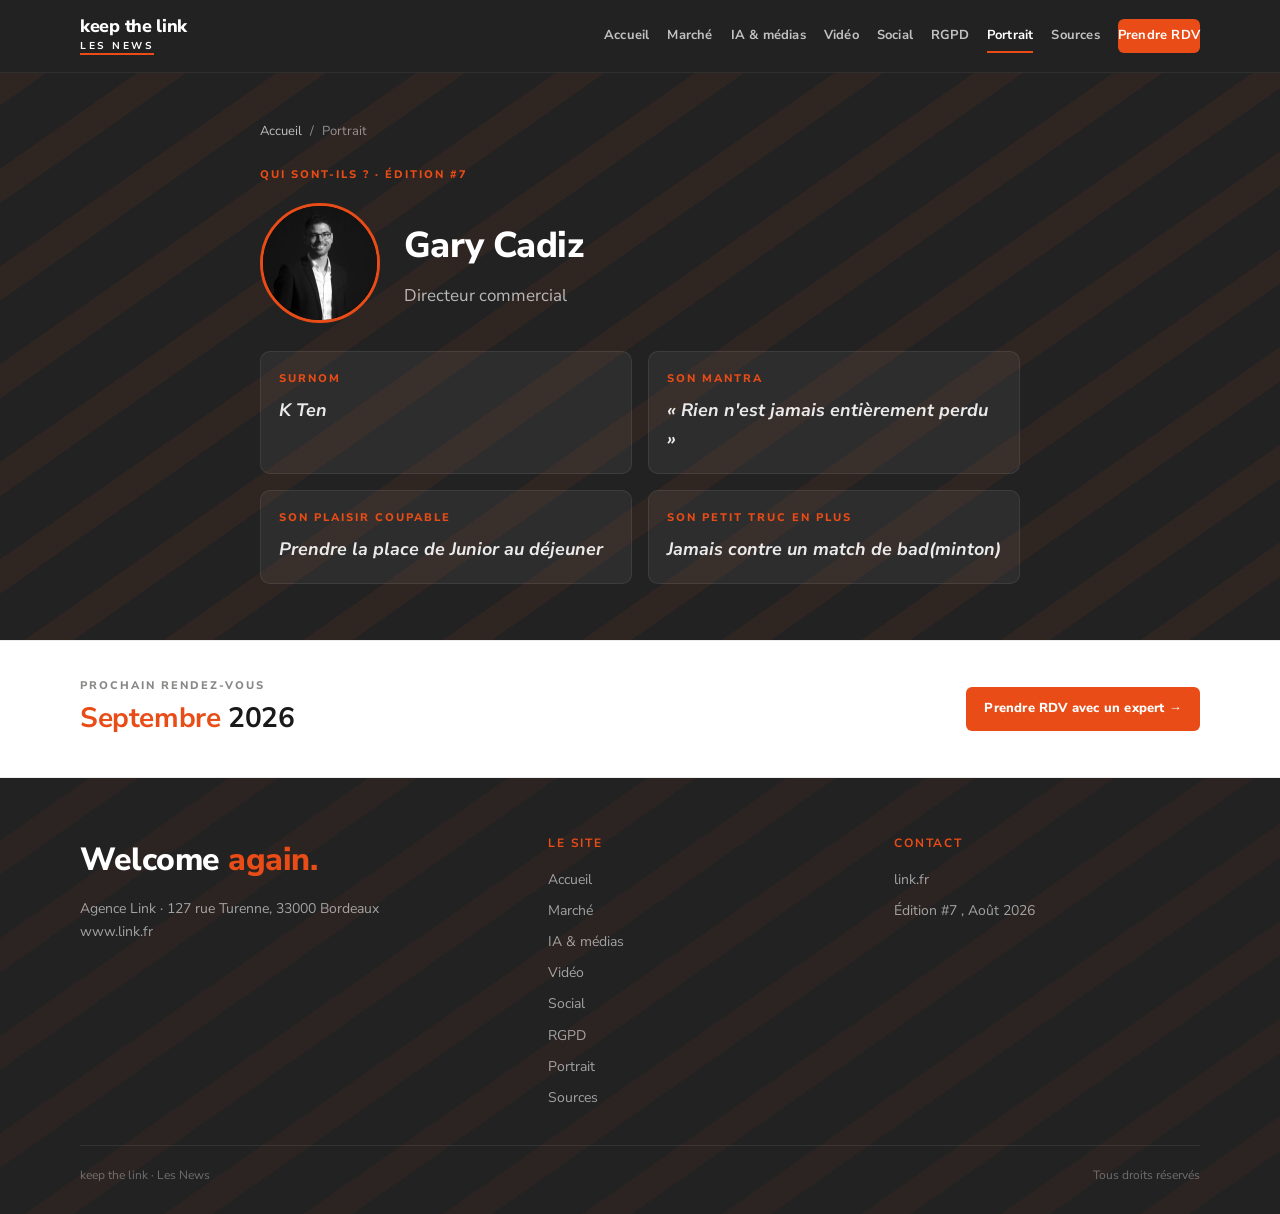
==== portrait.html @ 27878fef "Normalize newsletter punctuation across generated pages. Replace long dashes with commas across the " ====
<!DOCTYPE html>
<html lang="fr">
<head>
  <meta charset="UTF-8">
  <meta name="viewport" content="width=device-width, initial-scale=1.0">
  <title>Gary Cadiz , Portrait | keep the link</title>
  <meta name="description" content="Portrait interne : Gary Cadiz, directeur commercial de l'agence Link.">
  <link rel="icon" href="favicon.png" type="image/png">
  <link rel="apple-touch-icon" href="apple-touch-icon.png">
  <link rel="stylesheet" href="css/styles.css">
</head>
<body>
  <header class="site-header">
    <div class="container header-inner">
      <a class="brand" href="index.html">
        <span class="brand-name">keep the link</span>
        <span class="brand-tag">Les News</span>
      </a>
      <button class="nav-toggle" type="button" aria-label="Ouvrir le menu" aria-expanded="false">
        <span></span>
      </button>
      <nav class="site-nav" aria-label="Navigation principale">
        <a href="index.html">Accueil</a>
        <a href="articles/marche-pub.html">Marché</a>
        <a href="articles/achat-media.html">IA & médias</a>
        <a href="articles/video-ia.html">Vidéo</a>
        <a href="articles/reseaux-sociaux.html">Social</a>
        <a href="articles/rgpd.html">RGPD</a>
        <a href="portrait.html" class="is-active">Portrait</a>
        <a href="sources.html">Sources</a>
        <a class="btn" href="https://link.fr/contact-agence-link/">Prendre RDV</a>
      </nav>
    </div>
  </header>

  <section class="page-hero">
    <div class="waves" aria-hidden="true"></div>
    <div class="container page-hero-inner">
      <nav class="crumbs" aria-label="Fil d'Ariane">
        <a href="index.html">Accueil</a>
        <span>/</span>
        <span>Portrait</span>
      </nav>
      <div class="eyebrow">Qui sont-ils ? · Édition #7</div>
      <div class="profile-hero">
        <img class="avatar" src="images/gary-cadiz.png" alt="Gary Cadiz">
        <div>
          <h1>Gary Cadiz</h1>
          <p>Directeur commercial</p>
        </div>
      </div>
      <dl class="profile-grid">
        <div class="profile-item"><dt>Surnom</dt><dd>K Ten</dd></div>
        <div class="profile-item"><dt>Son mantra</dt><dd>« Rien n'est jamais entièrement perdu »</dd></div>
        <div class="profile-item"><dt>Son plaisir coupable</dt><dd>Prendre la place de Junior au déjeuner</dd></div>
        <div class="profile-item"><dt>Son petit truc en plus</dt><dd>Jamais contre un match de bad(minton)</dd></div>
      </dl>
    </div>
  </section>
  <section class="cta-band">
    <div class="container cta-inner">
      <div>
        <div class="cta-kicker">Prochain rendez-vous</div>
        <strong><span>Septembre</span> 2026</strong>
      </div>
      <a class="btn" href="https://link.fr/contact-agence-link/">Prendre RDV avec un expert →</a>
    </div>
  </section>
  <footer class="site-footer">
    <div class="waves" aria-hidden="true"></div>
    <div class="container">
      <div class="footer-inner">
        <div>
          <div class="footer-brand">Welcome <span>again.</span></div>
          <p>Agence Link · 127 rue Turenne, 33000 Bordeaux<br>www.link.fr</p>
        </div>
        <div>
          <h3>Le site</h3>
          <ul>
            <li><a href="index.html">Accueil</a></li>
            <li><a href="articles/marche-pub.html">Marché</a></li>
            <li><a href="articles/achat-media.html">IA & médias</a></li>
            <li><a href="articles/video-ia.html">Vidéo</a></li>
            <li><a href="articles/reseaux-sociaux.html">Social</a></li>
            <li><a href="articles/rgpd.html">RGPD</a></li>
            <li><a href="portrait.html">Portrait</a></li>
            <li><a href="sources.html">Sources</a></li>
          </ul>
        </div>
        <div>
          <h3>Contact</h3>
          <ul>
            <li><a href="https://link.fr/contact-agence-link/">link.fr</a></li>
            <li>Édition #7 , Août 2026</li>
          </ul>
        </div>
      </div>
      <div class="footer-bottom">
        <span>keep the link · Les News</span>
        <span>Tous droits réservés</span>
      </div>
    </div>
  </footer>
  <script src="js/site.js"></script>
</body>
</html>
---- css/styles.css ----
@import url("https://fonts.googleapis.com/css2?family=Nunito+Sans:wght@300;400;600;700;800&display=swap");

:root {
  --orange: #e94c16;
  --orange-light: #f26a3a;
  --dark: #1a1a1a;
  --dark2: #222222;
  --grey: #565655;
  --grey-light: #888887;
  --beige: #f8f5f1;
  --white: #ffffff;
  --card-bg: #fdfaf7;
  --line: rgba(0, 0, 0, 0.08);
  --radius: 12px;
  --header-h: 72px;
  --max: 1120px;
}

* {
  margin: 0;
  padding: 0;
  box-sizing: border-box;
}

html {
  scroll-behavior: smooth;
}

body {
  font-family: "Nunito Sans", "Avenir Next", "Avenir", -apple-system, BlinkMacSystemFont, "Segoe UI", sans-serif;
  background: var(--beige);
  color: var(--dark);
  line-height: 1.65;
  font-size: 16px;
  min-height: 100vh;
  display: flex;
  flex-direction: column;
}

img {
  max-width: 100%;
  display: block;
}

a {
  color: inherit;
}

.container {
  width: min(var(--max), calc(100% - 48px));
  margin: 0 auto;
}

.waves {
  background-image: repeating-linear-gradient(
    -35deg,
    transparent 0 52px,
    rgba(233, 76, 22, 0.16) 52px 80px
  );
}

/* ---------- Header / nav ---------- */
.site-header {
  position: sticky;
  top: 0;
  z-index: 50;
  background: var(--dark2);
  border-bottom: 1px solid rgba(255, 255, 255, 0.06);
}

.header-inner {
  min-height: var(--header-h);
  display: flex;
  align-items: center;
  justify-content: space-between;
  gap: 24px;
}

.brand {
  text-decoration: none;
  display: flex;
  flex-direction: column;
  line-height: 1;
  flex-shrink: 0;
}

.brand-name {
  font-size: 18px;
  font-weight: 800;
  color: var(--white);
  letter-spacing: -0.3px;
}

.brand-tag {
  margin-top: 6px;
  font-size: 10px;
  font-weight: 700;
  letter-spacing: 2.5px;
  text-transform: uppercase;
  color: var(--white);
  border-bottom: 2px solid var(--orange);
  padding-bottom: 2px;
  width: fit-content;
}

.nav-toggle {
  display: none;
  width: 42px;
  height: 42px;
  border: 1px solid rgba(255, 255, 255, 0.15);
  background: transparent;
  border-radius: 8px;
  cursor: pointer;
  position: relative;
}

.nav-toggle span,
.nav-toggle span::before,
.nav-toggle span::after {
  display: block;
  width: 18px;
  height: 2px;
  background: var(--white);
  position: absolute;
  left: 11px;
  transition: 0.2s ease;
}

.nav-toggle span {
  top: 20px;
}

.nav-toggle span::before,
.nav-toggle span::after {
  content: "";
}

.nav-toggle span::before {
  top: -6px;
}

.nav-toggle span::after {
  top: 6px;
}

.site-nav {
  display: flex;
  align-items: center;
  gap: 4px 18px;
  flex-wrap: wrap;
  justify-content: flex-end;
}

.site-nav a {
  text-decoration: none;
  font-size: 13px;
  font-weight: 700;
  letter-spacing: 0.2px;
  color: rgba(255, 255, 255, 0.72);
  padding: 6px 0;
}

.site-nav a:hover,
.site-nav a.is-active {
  color: var(--white);
}

.site-nav a.is-active {
  box-shadow: inset 0 -2px 0 var(--orange);
}

.btn {
  display: inline-flex;
  align-items: center;
  justify-content: center;
  background: var(--orange);
  color: var(--white) !important;
  font-size: 13px;
  font-weight: 800;
  padding: 11px 18px;
  border-radius: 6px;
  text-decoration: none;
  letter-spacing: 0.2px;
  border: 0;
  cursor: pointer;
  box-shadow: none !important;
  white-space: nowrap;
  transition: background 0.15s ease;
}

.btn:hover {
  background: var(--orange-light);
}

.btn-ghost {
  background: transparent;
  color: var(--orange) !important;
  border: 1px solid rgba(233, 76, 22, 0.35);
}

.btn-ghost:hover {
  background: rgba(233, 76, 22, 0.08);
}

/* ---------- Hero ---------- */
.hero {
  position: relative;
  overflow: hidden;
  background: var(--dark2);
  color: var(--white);
  padding: 72px 0 80px;
}

.hero .waves {
  position: absolute;
  inset: 0;
  opacity: 0.55;
  pointer-events: none;
}

.hero-inner {
  position: relative;
  z-index: 1;
  display: grid;
  grid-template-columns: 1.4fr 0.8fr;
  gap: 48px;
  align-items: end;
}

.eyebrow {
  display: inline-flex;
  align-items: center;
  gap: 8px;
  font-size: 11px;
  font-weight: 800;
  letter-spacing: 2px;
  text-transform: uppercase;
  color: var(--orange);
  margin-bottom: 18px;
}

.hero h1 {
  font-size: clamp(36px, 5vw, 58px);
  font-weight: 800;
  line-height: 1.05;
  letter-spacing: -1px;
  margin-bottom: 18px;
}

.hero h1 span {
  color: var(--orange);
}

.hero-lead {
  max-width: 640px;
  font-size: 17px;
  color: rgba(255, 255, 255, 0.68);
  margin-bottom: 28px;
}

.hero-actions {
  display: flex;
  flex-wrap: wrap;
  gap: 12px;
}

.hero-meta {
  background: rgba(255, 255, 255, 0.04);
  border: 1px solid rgba(255, 255, 255, 0.08);
  border-radius: var(--radius);
  padding: 22px 24px;
}

.hero-meta dt {
  font-size: 10px;
  font-weight: 800;
  letter-spacing: 1.8px;
  text-transform: uppercase;
  color: rgba(255, 255, 255, 0.45);
  margin-bottom: 4px;
}

.hero-meta dd {
  font-size: 18px;
  font-weight: 800;
  margin-bottom: 16px;
}

.hero-meta dd:last-child {
  margin-bottom: 0;
}

.topics {
  background: var(--orange);
  padding: 12px 0;
}

.topics-list {
  display: flex;
  flex-wrap: wrap;
  gap: 8px 18px;
  list-style: none;
  font-size: 11px;
  font-weight: 800;
  letter-spacing: 1.6px;
  text-transform: uppercase;
  color: rgba(255, 255, 255, 0.92);
}

.topics-list a {
  text-decoration: none;
}

.topics-list a:hover {
  text-decoration: underline;
}

/* ---------- Sections ---------- */
.section {
  padding: 64px 0;
}

.section-head {
  display: flex;
  justify-content: space-between;
  align-items: flex-end;
  gap: 24px;
  margin-bottom: 28px;
}

.section-kicker {
  font-size: 11px;
  font-weight: 800;
  letter-spacing: 2.2px;
  text-transform: uppercase;
  color: var(--orange);
  margin-bottom: 8px;
}

.section h2,
.page-hero h1 {
  font-size: clamp(26px, 3vw, 36px);
  font-weight: 800;
  letter-spacing: -0.6px;
  line-height: 1.15;
}

.intro-text {
  max-width: 760px;
  font-size: 18px;
  color: var(--grey);
}

.intro-text strong {
  color: var(--dark);
}

/* ---------- Cards ---------- */
.card-grid {
  display: grid;
  grid-template-columns: 1.2fr 1fr;
  gap: 20px;
}

.card-grid.four,
.card-grid.five {
  grid-template-columns: repeat(2, 1fr);
}

.card-grid.five .card.featured {
  grid-column: 1 / -1;
}

.card {
  background: var(--white);
  border: 1px solid var(--line);
  border-radius: 16px;
  padding: 28px;
  text-decoration: none;
  display: flex;
  flex-direction: column;
  min-height: 100%;
  transition: transform 0.15s ease, box-shadow 0.15s ease;
}

.card:hover {
  transform: translateY(-3px);
  box-shadow: 0 16px 40px rgba(26, 26, 26, 0.08);
}

.card.featured {
  background: var(--dark2);
  color: var(--white);
  min-height: 100%;
}

.card-label {
  font-size: 11px;
  font-weight: 800;
  letter-spacing: 2px;
  text-transform: uppercase;
  color: var(--orange);
  margin-bottom: 12px;
}

.card h3 {
  font-size: 22px;
  font-weight: 800;
  letter-spacing: -0.3px;
  line-height: 1.25;
  margin-bottom: 12px;
}

.card p {
  color: var(--grey);
  font-size: 15px;
  flex: 1;
}

.card.featured p {
  color: rgba(255, 255, 255, 0.65);
}

.card-more {
  margin-top: 20px;
  font-size: 14px;
  font-weight: 800;
  color: var(--orange);
}

.kpi-row {
  display: grid;
  grid-template-columns: repeat(3, 1fr);
  gap: 14px;
  margin: 48px 0 8px;
}

.kpi-card {
  background: var(--dark2);
  color: var(--white);
  border-radius: 14px;
  padding: 22px 18px;
  text-align: center;
}

.kpi-value {
  font-size: 30px;
  font-weight: 800;
  color: var(--orange);
  letter-spacing: -0.6px;
  line-height: 1;
  margin-bottom: 8px;
}

.kpi-label {
  font-size: 11px;
  font-weight: 700;
  letter-spacing: 1px;
  text-transform: uppercase;
  color: rgba(255, 255, 255, 0.55);
}

/* ---------- Portrait teaser ---------- */
.portrait-band {
  background: var(--dark2);
  color: var(--white);
  padding: 64px 0;
  position: relative;
  overflow: hidden;
}

.portrait-band .waves {
  position: absolute;
  inset: 0;
  opacity: 0.35;
}

.portrait-inner {
  position: relative;
  z-index: 1;
  display: grid;
  grid-template-columns: auto 1fr auto;
  gap: 32px;
  align-items: center;
}

.avatar {
  width: 96px;
  height: 96px;
  border-radius: 50%;
  object-fit: cover;
  object-position: center 18%;
  background: #111;
  display: block;
  border: 3px solid var(--orange);
  flex-shrink: 0;
}

.portrait-inner h2 {
  font-size: 28px;
  font-weight: 800;
  margin-bottom: 4px;
}

.portrait-role {
  font-size: 12px;
  font-weight: 800;
  letter-spacing: 2px;
  text-transform: uppercase;
  color: var(--orange);
  margin-bottom: 8px;
}

.portrait-inner p {
  color: rgba(255, 255, 255, 0.65);
  max-width: 520px;
}

/* ---------- CTA band ---------- */
.cta-band {
  background: var(--white);
  border-top: 1px solid var(--line);
  border-bottom: 1px solid var(--line);
  padding: 36px 0;
}

.cta-inner {
  display: flex;
  justify-content: space-between;
  align-items: center;
  gap: 20px;
  flex-wrap: wrap;
}

.cta-kicker {
  font-size: 11px;
  font-weight: 800;
  letter-spacing: 2px;
  text-transform: uppercase;
  color: var(--grey-light);
}

.cta-inner strong {
  display: block;
  font-size: 28px;
  letter-spacing: -0.4px;
}

.cta-inner strong span {
  color: var(--orange);
}

/* ---------- Article pages ---------- */
.page-hero {
  background: var(--dark2);
  color: var(--white);
  padding: 48px 0 56px;
  position: relative;
  overflow: hidden;
}

.page-hero .waves {
  position: absolute;
  inset: 0;
  opacity: 0.4;
}

.page-hero-inner {
  position: relative;
  z-index: 1;
  max-width: 760px;
}

.crumbs {
  display: flex;
  flex-wrap: wrap;
  gap: 8px;
  font-size: 13px;
  color: rgba(255, 255, 255, 0.5);
  margin-bottom: 18px;
}

.crumbs a {
  color: rgba(255, 255, 255, 0.7);
  text-decoration: none;
}

.crumbs a:hover {
  color: var(--white);
}

.page-hero h1 {
  margin: 10px 0 16px;
}

.page-hero p {
  color: rgba(255, 255, 255, 0.68);
  font-size: 17px;
}

.article-layout {
  display: grid;
  grid-template-columns: minmax(0, 760px) 280px;
  gap: 48px;
  align-items: start;
  padding: 48px 0 72px;
}

.chapo {
  font-size: 18px;
  font-weight: 700;
  color: var(--orange);
  line-height: 1.55;
  margin-bottom: 24px;
  padding: 16px 18px;
  background: rgba(233, 76, 22, 0.06);
  border-left: 3px solid var(--orange);
  border-radius: 0 8px 8px 0;
}

.article-body {
  font-size: 17px;
  color: var(--grey);
  margin-bottom: 24px;
}

.article-body strong {
  color: var(--dark);
}

.facts {
  list-style: none;
  margin-bottom: 28px;
}

.facts li,
.sources li {
  position: relative;
  padding: 12px 0 12px 28px;
  color: var(--grey);
  font-size: 17px;
  line-height: 1.55;
  border-bottom: 1px solid rgba(0, 0, 0, 0.09);
}

.facts li::before,
.sources li::before {
  content: "";
  position: absolute;
  left: 0;
  top: 20px;
  width: 8px;
  height: 8px;
  border-radius: 999px;
  background: var(--orange);
}

.facts li:last-child,
.sources li:last-child {
  border-bottom: 0;
}

.facts li strong {
  color: var(--dark);
}

.reco {
  display: flex;
  gap: 12px;
  background: rgba(233, 76, 22, 0.05);
  border: 1px solid rgba(233, 76, 22, 0.15);
  border-radius: 10px;
  padding: 18px 16px;
  font-weight: 600;
}

.reco-arrow {
  color: var(--orange);
  flex-shrink: 0;
}

.side-card {
  background: var(--white);
  border: 1px solid var(--line);
  border-radius: 14px;
  padding: 22px;
  position: sticky;
  top: 96px;
}

.side-card h2 {
  font-size: 14px;
  letter-spacing: 1.5px;
  text-transform: uppercase;
  color: var(--orange);
  margin-bottom: 14px;
}

.side-card a {
  display: block;
  text-decoration: none;
  font-weight: 700;
  font-size: 15px;
  padding: 10px 0;
  border-bottom: 1px solid var(--line);
}

.side-card a:last-of-type {
  border-bottom: 0;
}

.side-card a:hover {
  color: var(--orange);
}

.article-nav {
  display: flex;
  justify-content: space-between;
  gap: 16px;
  margin-top: 40px;
  flex-wrap: wrap;
}

.article-nav a {
  text-decoration: none;
  font-weight: 800;
  color: var(--orange);
}

/* ---------- Portrait page ---------- */
.profile-grid {
  display: grid;
  grid-template-columns: 1fr 1fr;
  gap: 16px;
  margin-top: 28px;
}

.profile-item {
  background: rgba(255, 255, 255, 0.05);
  border: 1px solid rgba(255, 255, 255, 0.08);
  border-radius: 10px;
  padding: 18px;
}

.profile-item dt {
  font-size: 11px;
  font-weight: 800;
  letter-spacing: 2px;
  text-transform: uppercase;
  color: var(--orange);
  margin-bottom: 8px;
}

.profile-item dd {
  font-size: 18px;
  font-weight: 700;
  font-style: italic;
  color: rgba(255, 255, 255, 0.9);
}

.profile-hero {
  display: flex;
  align-items: center;
  gap: 24px;
  margin-bottom: 8px;
}

.profile-hero .avatar {
  width: 120px;
  height: 120px;
}

/* ---------- Sources ---------- */
.sources {
  list-style: none;
}

.sources li {
  background: transparent;
}

/* ---------- Footer ---------- */
.site-footer {
  background: var(--dark2);
  color: var(--white);
  padding: 56px 0 28px;
  position: relative;
  overflow: hidden;
  margin-top: auto;
}

.site-footer .waves {
  position: absolute;
  inset: 0;
  opacity: 0.28;
}

.footer-inner {
  position: relative;
  z-index: 1;
  display: grid;
  grid-template-columns: 1.4fr 1fr 1fr;
  gap: 40px;
  margin-bottom: 36px;
}

.footer-brand {
  font-size: 32px;
  font-weight: 800;
  letter-spacing: -0.5px;
  margin-bottom: 10px;
}

.footer-brand span {
  color: var(--orange);
}

.site-footer p,
.site-footer li,
.site-footer a {
  color: rgba(255, 255, 255, 0.58);
  font-size: 14px;
}

.site-footer h3 {
  font-size: 12px;
  letter-spacing: 1.8px;
  text-transform: uppercase;
  color: var(--orange);
  margin-bottom: 14px;
}

.site-footer ul {
  list-style: none;
  display: grid;
  gap: 8px;
}

.site-footer a {
  text-decoration: none;
}

.site-footer a:hover {
  color: var(--white);
}

.footer-bottom {
  position: relative;
  z-index: 1;
  border-top: 1px solid rgba(255, 255, 255, 0.08);
  padding-top: 20px;
  font-size: 12px;
  color: rgba(255, 255, 255, 0.35);
  display: flex;
  justify-content: space-between;
  gap: 12px;
  flex-wrap: wrap;
}

/* ---------- Responsive ---------- */
@media (max-width: 900px) {
  .hero-inner,
  .article-layout,
  .footer-inner,
  .portrait-inner,
  .card-grid,
  .card-grid.four,
  .card-grid.five,
  .profile-grid {
    grid-template-columns: 1fr;
  }

  .portrait-inner {
    justify-items: start;
  }

  .side-card {
    position: static;
  }

  .kpi-row {
    grid-template-columns: 1fr;
  }
}

@media (max-width: 780px) {
  .container {
    width: min(var(--max), calc(100% - 32px));
  }

  .nav-toggle {
    display: block;
  }

  .site-nav {
    display: none;
    position: absolute;
    top: var(--header-h);
    left: 0;
    right: 0;
    background: var(--dark2);
    flex-direction: column;
    align-items: stretch;
    padding: 12px 16px 20px;
    gap: 0;
    border-bottom: 1px solid rgba(255, 255, 255, 0.08);
  }

  body.nav-open .site-nav {
    display: flex;
  }

  .site-nav a {
    padding: 12px 8px;
    border-bottom: 1px solid rgba(255, 255, 255, 0.06);
  }

  .site-nav .btn {
    margin-top: 10px;
    justify-content: center;
  }

  .hero,
  .page-hero,
  .section,
  .portrait-band {
    padding-top: 40px;
    padding-bottom: 40px;
  }
}
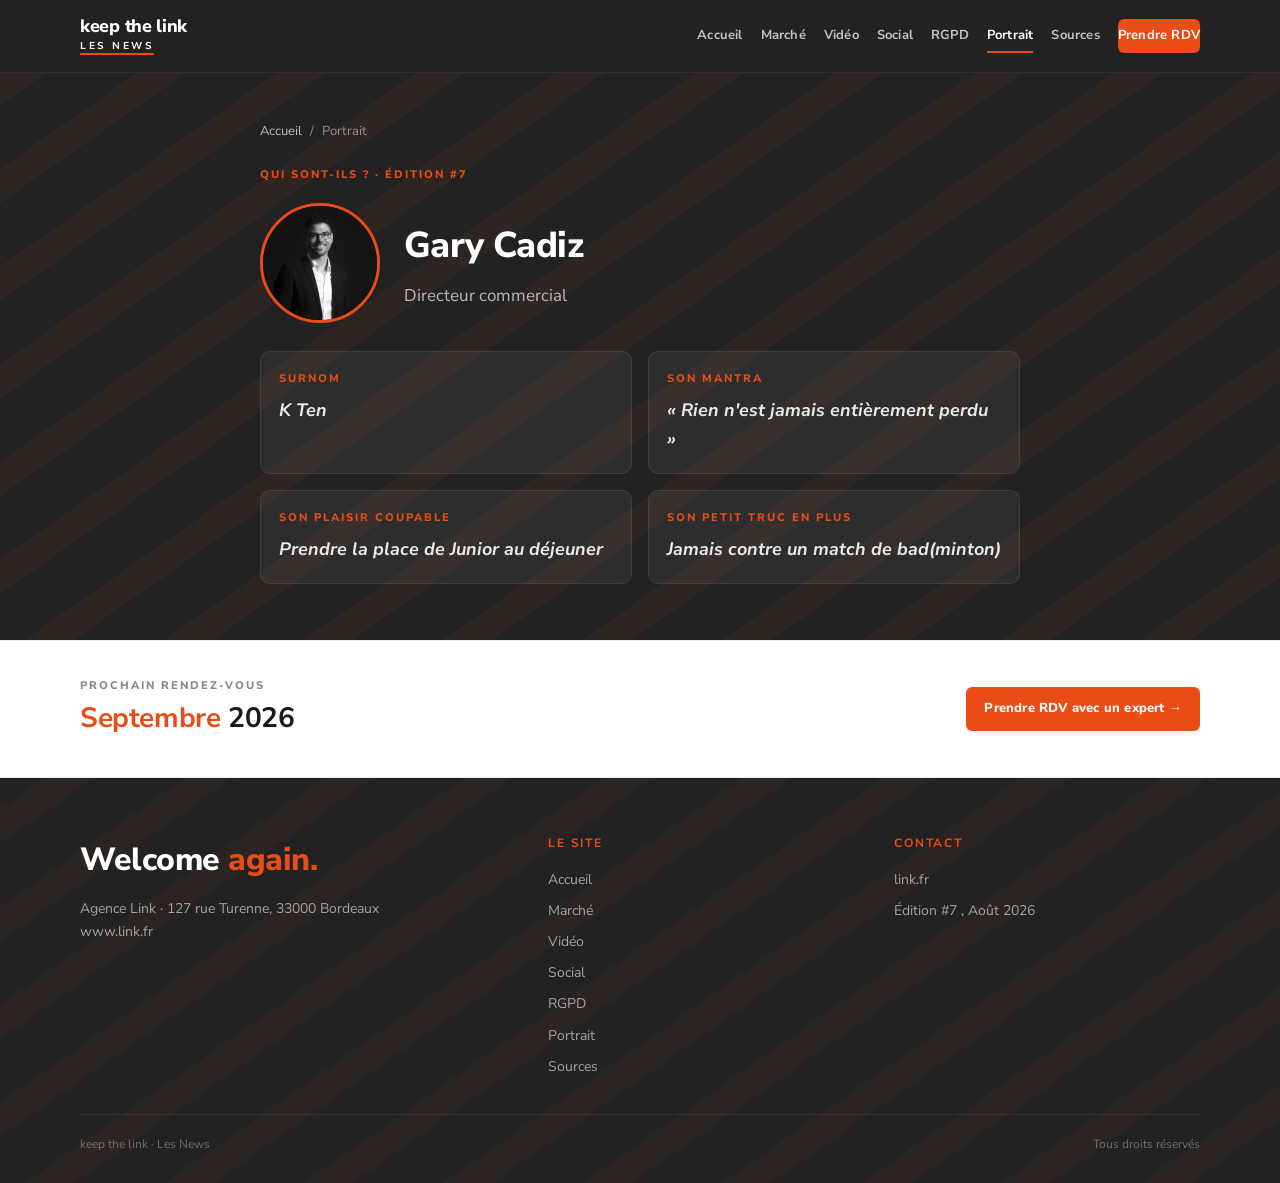
==== commit c266b42a: "Remove the achat média article from the newsletter site. Drop the dedicated page and clean related n" ====
--- a/portrait.html
+++ b/portrait.html
@@ -22,7 +22,6 @@
       <nav class="site-nav" aria-label="Navigation principale">
         <a href="index.html">Accueil</a>
         <a href="articles/marche-pub.html">Marché</a>
-        <a href="articles/achat-media.html">IA & médias</a>
         <a href="articles/video-ia.html">Vidéo</a>
         <a href="articles/reseaux-sociaux.html">Social</a>
         <a href="articles/rgpd.html">RGPD</a>
@@ -79,7 +78,6 @@
           <ul>
             <li><a href="index.html">Accueil</a></li>
             <li><a href="articles/marche-pub.html">Marché</a></li>
-            <li><a href="articles/achat-media.html">IA & médias</a></li>
             <li><a href="articles/video-ia.html">Vidéo</a></li>
             <li><a href="articles/reseaux-sociaux.html">Social</a></li>
             <li><a href="articles/rgpd.html">RGPD</a></li>
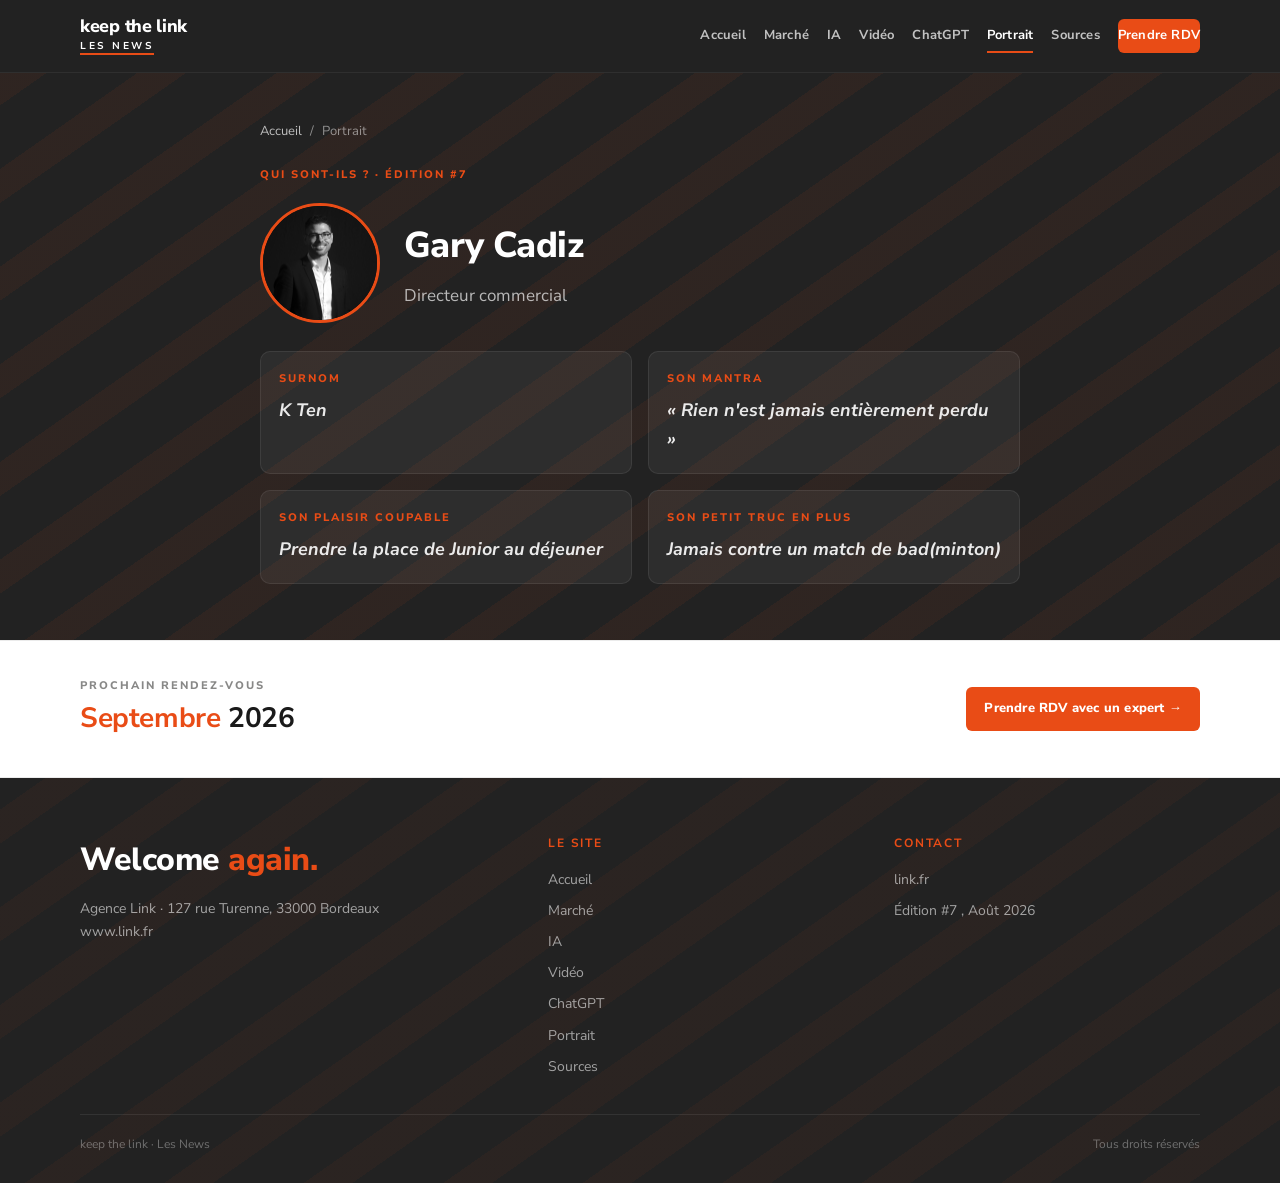
==== commit 859f3199: "Refresh August newsletter content from the V2 HTML. Swap Social/RGPD for achat média IA and ChatGPT " ====
--- a/portrait.html
+++ b/portrait.html
@@ -22,9 +22,9 @@
       <nav class="site-nav" aria-label="Navigation principale">
         <a href="index.html">Accueil</a>
         <a href="articles/marche-pub.html">Marché</a>
+        <a href="articles/achat-media.html">IA</a>
         <a href="articles/video-ia.html">Vidéo</a>
-        <a href="articles/reseaux-sociaux.html">Social</a>
-        <a href="articles/rgpd.html">RGPD</a>
+        <a href="articles/chatgpt-ads.html">ChatGPT</a>
         <a href="portrait.html" class="is-active">Portrait</a>
         <a href="sources.html">Sources</a>
         <a class="btn" href="https://link.fr/contact-agence-link/">Prendre RDV</a>
@@ -78,9 +78,9 @@
           <ul>
             <li><a href="index.html">Accueil</a></li>
             <li><a href="articles/marche-pub.html">Marché</a></li>
+            <li><a href="articles/achat-media.html">IA</a></li>
             <li><a href="articles/video-ia.html">Vidéo</a></li>
-            <li><a href="articles/reseaux-sociaux.html">Social</a></li>
-            <li><a href="articles/rgpd.html">RGPD</a></li>
+            <li><a href="articles/chatgpt-ads.html">ChatGPT</a></li>
             <li><a href="portrait.html">Portrait</a></li>
             <li><a href="sources.html">Sources</a></li>
           </ul>
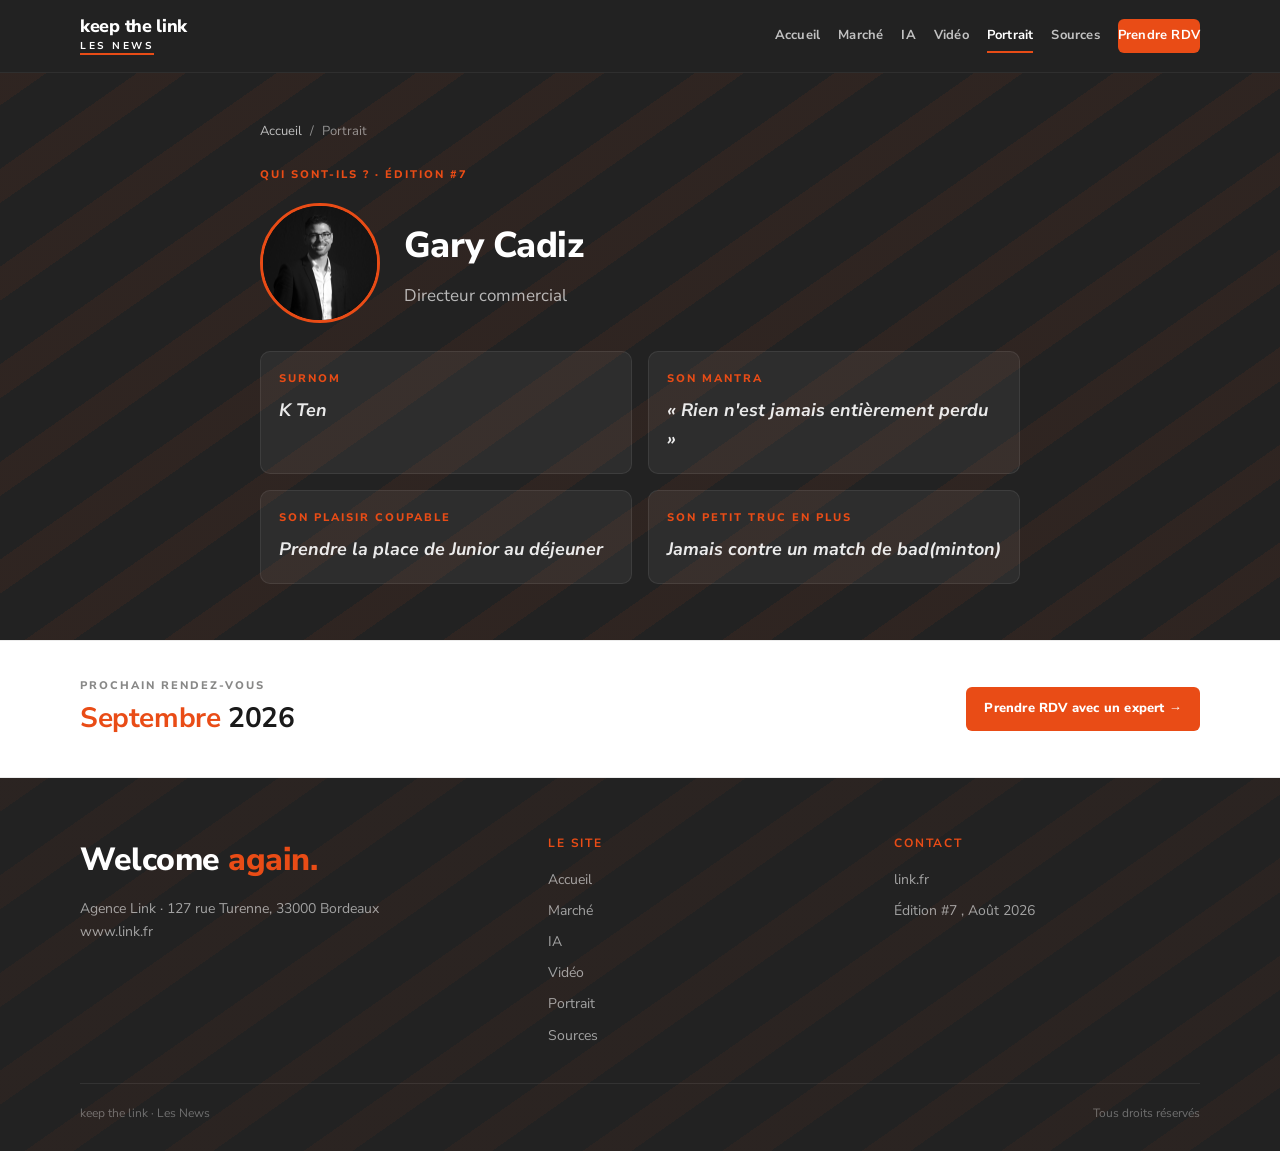
==== commit cf6b267e: "Refresh August content with the simplified #7 copy. Fold ChatGPT Ads into the IA article and drop th" ====
--- a/portrait.html
+++ b/portrait.html
@@ -24,7 +24,6 @@
         <a href="articles/marche-pub.html">Marché</a>
         <a href="articles/achat-media.html">IA</a>
         <a href="articles/video-ia.html">Vidéo</a>
-        <a href="articles/chatgpt-ads.html">ChatGPT</a>
         <a href="portrait.html" class="is-active">Portrait</a>
         <a href="sources.html">Sources</a>
         <a class="btn" href="https://link.fr/contact-agence-link/">Prendre RDV</a>
@@ -80,7 +79,6 @@
             <li><a href="articles/marche-pub.html">Marché</a></li>
             <li><a href="articles/achat-media.html">IA</a></li>
             <li><a href="articles/video-ia.html">Vidéo</a></li>
-            <li><a href="articles/chatgpt-ads.html">ChatGPT</a></li>
             <li><a href="portrait.html">Portrait</a></li>
             <li><a href="sources.html">Sources</a></li>
           </ul>
--- a/css/styles.css
+++ b/css/styles.css
@@ -367,6 +367,10 @@
   grid-template-columns: repeat(2, 1fr);
 }
 
+.card-grid.four > :last-child:nth-child(odd) {
+  grid-column: 1 / -1;
+}
+
 .card-grid.five .card.featured {
   grid-column: 1 / -1;
 }
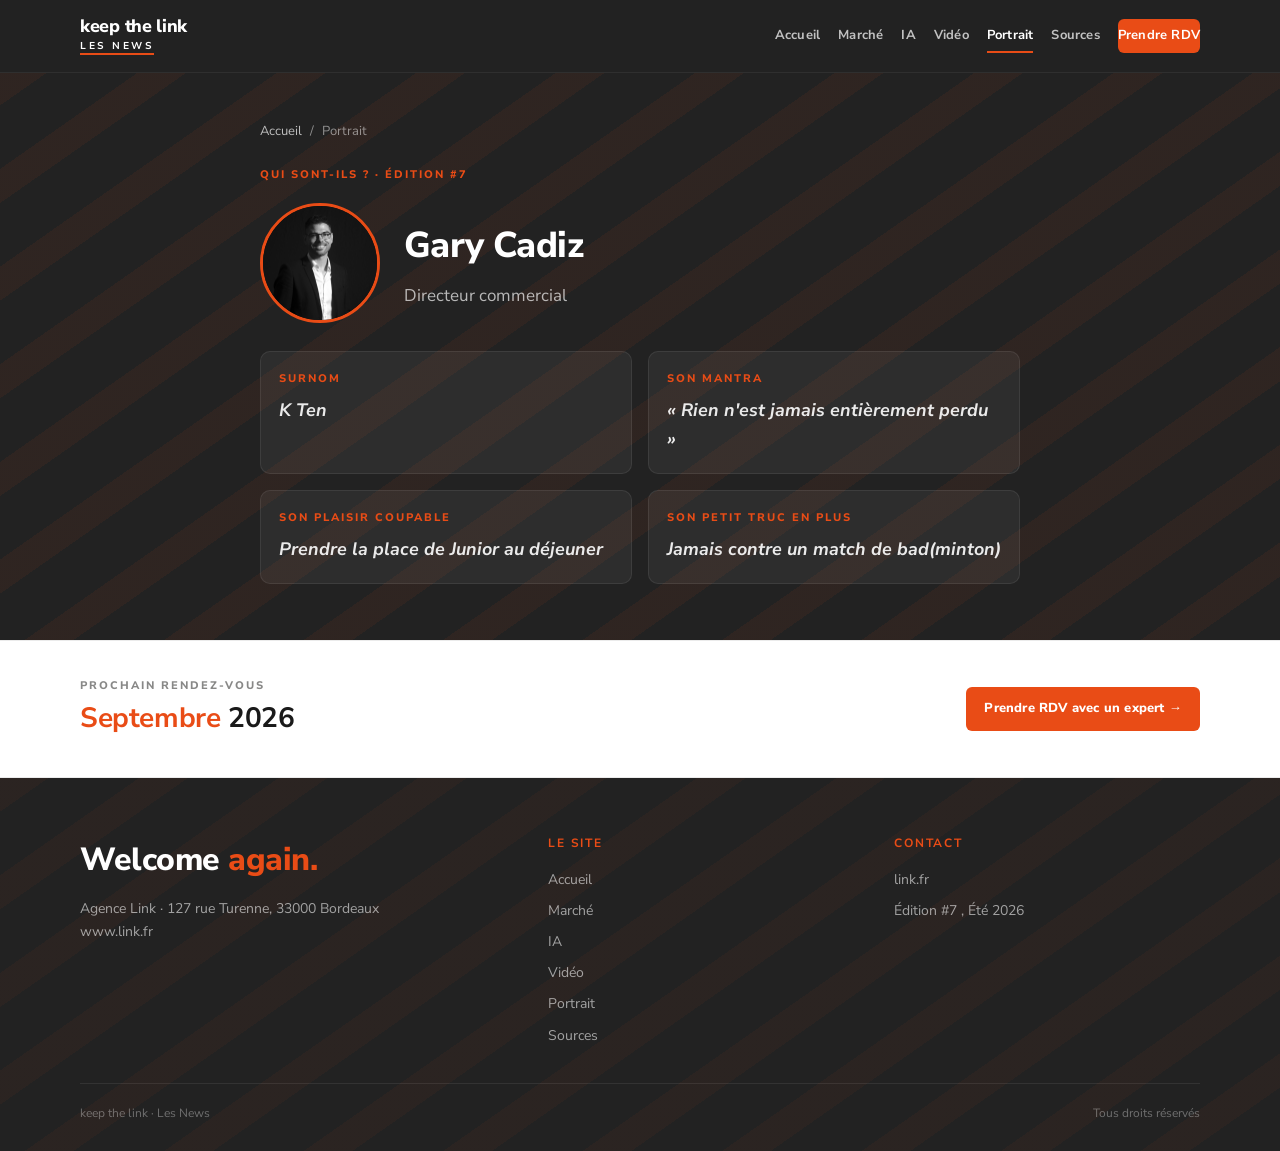
==== commit b80e1772: "Rename the newsletter edition from August to summer. Co-authored-by: Cursor <cursoragent@cursor.com>" ====
--- a/portrait.html
+++ b/portrait.html
@@ -87,7 +87,7 @@
           <h3>Contact</h3>
           <ul>
             <li><a href="https://link.fr/contact-agence-link/">link.fr</a></li>
-            <li>Édition #7 , Août 2026</li>
+            <li>Édition #7 , Été 2026</li>
           </ul>
         </div>
       </div>
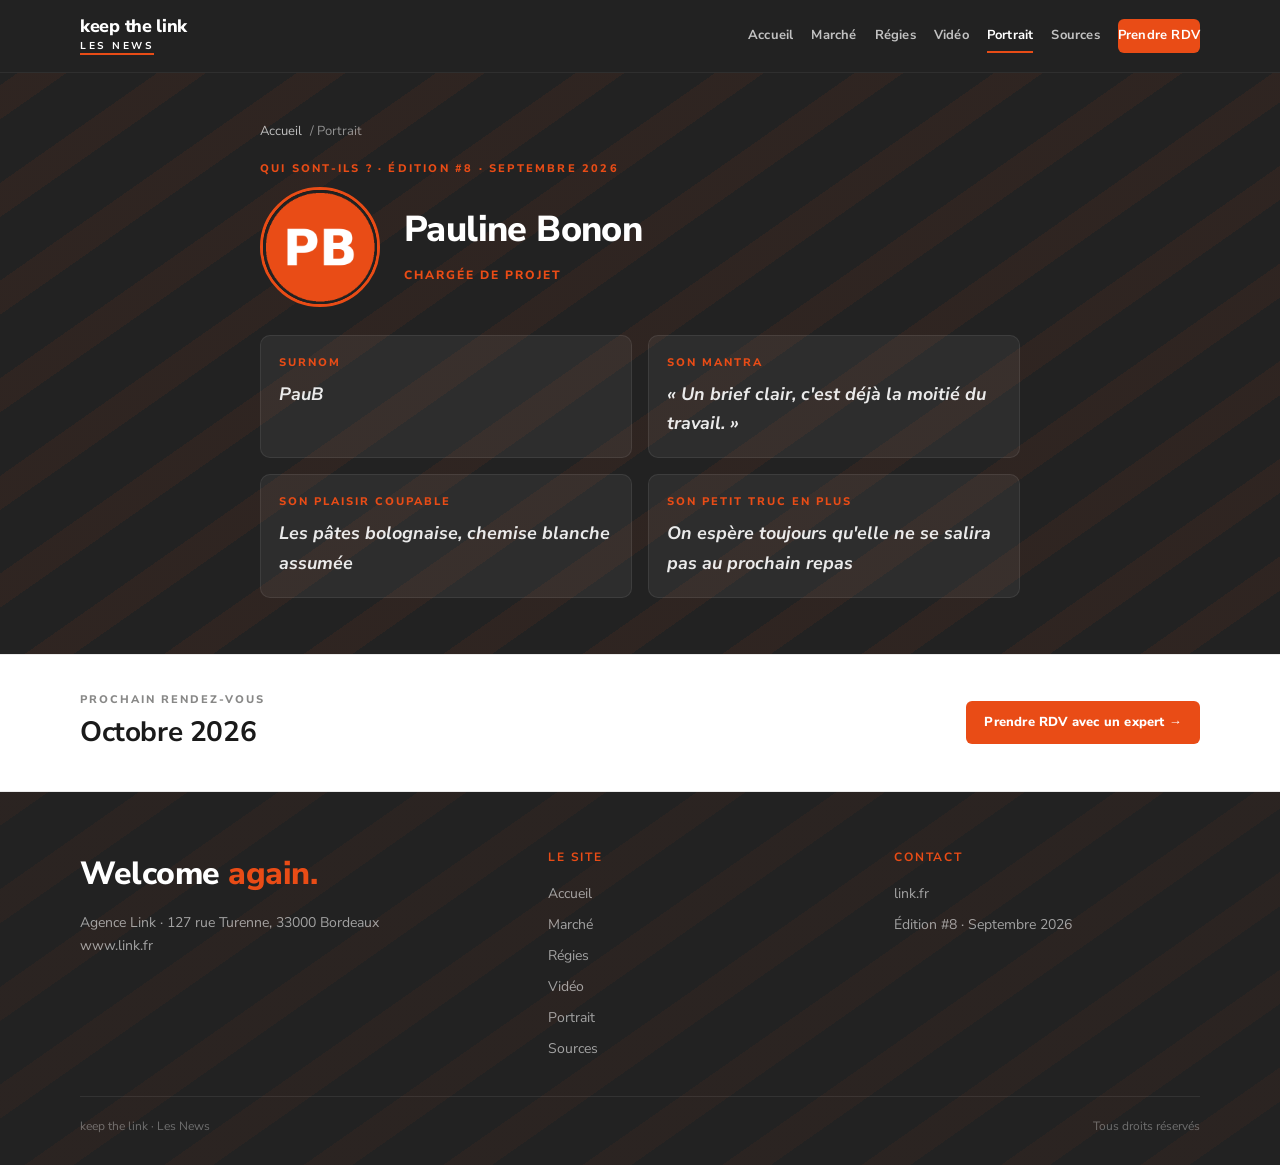
==== commit f32c7a95: "Publish the September 2026 edition in place of the summer issue. Co-authored-by: Cursor <cursoragent" ====
--- a/portrait.html
+++ b/portrait.html
@@ -3,8 +3,8 @@
 <head>
   <meta charset="UTF-8">
   <meta name="viewport" content="width=device-width, initial-scale=1.0">
-  <title>Gary Cadiz , Portrait | keep the link</title>
-  <meta name="description" content="Portrait interne : Gary Cadiz, directeur commercial de l'agence Link.">
+  <title>Pauline Bonon · Portrait | keep the link</title>
+  <meta name="description" content="Portrait interne : Pauline Bonon, chargée de projet chez Link.">
   <link rel="icon" href="favicon.png" type="image/png">
   <link rel="apple-touch-icon" href="apple-touch-icon.png">
   <link rel="stylesheet" href="css/styles.css">
@@ -16,13 +16,11 @@
         <span class="brand-name">keep the link</span>
         <span class="brand-tag">Les News</span>
       </a>
-      <button class="nav-toggle" type="button" aria-label="Ouvrir le menu" aria-expanded="false">
-        <span></span>
-      </button>
+      <button class="nav-toggle" type="button" aria-label="Ouvrir le menu" aria-expanded="false"><span></span></button>
       <nav class="site-nav" aria-label="Navigation principale">
         <a href="index.html">Accueil</a>
         <a href="articles/marche-pub.html">Marché</a>
-        <a href="articles/achat-media.html">IA</a>
+        <a href="articles/achat-media.html">Régies</a>
         <a href="articles/video-ia.html">Vidéo</a>
         <a href="portrait.html" class="is-active">Portrait</a>
         <a href="sources.html">Sources</a>
@@ -30,28 +28,23 @@
       </nav>
     </div>
   </header>
-
   <section class="page-hero">
-    <div class="waves" aria-hidden="true"></div>
+    <div class="waves"></div>
     <div class="container page-hero-inner">
-      <nav class="crumbs" aria-label="Fil d'Ariane">
-        <a href="index.html">Accueil</a>
-        <span>/</span>
-        <span>Portrait</span>
-      </nav>
-      <div class="eyebrow">Qui sont-ils ? · Édition #7</div>
+      <div class="crumbs"><a href="index.html">Accueil</a> / Portrait</div>
+      <div class="section-kicker">Qui sont-ils ? · Édition #8 · Septembre 2026</div>
       <div class="profile-hero">
-        <img class="avatar" src="images/gary-cadiz.png" alt="Gary Cadiz">
+        <img class="avatar" src="images/pauline-bonon.png" alt="Pauline Bonon">
         <div>
-          <h1>Gary Cadiz</h1>
-          <p>Directeur commercial</p>
+          <h1>Pauline Bonon</h1>
+          <div class="portrait-role">Chargée de projet</div>
         </div>
       </div>
       <dl class="profile-grid">
-        <div class="profile-item"><dt>Surnom</dt><dd>K Ten</dd></div>
-        <div class="profile-item"><dt>Son mantra</dt><dd>« Rien n'est jamais entièrement perdu »</dd></div>
-        <div class="profile-item"><dt>Son plaisir coupable</dt><dd>Prendre la place de Junior au déjeuner</dd></div>
-        <div class="profile-item"><dt>Son petit truc en plus</dt><dd>Jamais contre un match de bad(minton)</dd></div>
+        <div class="profile-item"><dt>Surnom</dt><dd>PauB</dd></div>
+        <div class="profile-item"><dt>Son mantra</dt><dd>« Un brief clair, c'est déjà la moitié du travail. »</dd></div>
+        <div class="profile-item"><dt>Son plaisir coupable</dt><dd>Les pâtes bolognaise, chemise blanche assumée</dd></div>
+        <div class="profile-item"><dt>Son petit truc en plus</dt><dd>On espère toujours qu'elle ne se salira pas au prochain repas</dd></div>
       </dl>
     </div>
   </section>
@@ -59,13 +52,13 @@
     <div class="container cta-inner">
       <div>
         <div class="cta-kicker">Prochain rendez-vous</div>
-        <strong><span>Septembre</span> 2026</strong>
+        <strong>Octobre 2026</strong>
       </div>
-      <a class="btn" href="https://link.fr/contact-agence-link/">Prendre RDV avec un expert →</a>
+      <a class="btn" href="https://link.fr/contact-agence-link/">Prendre RDV avec un expert &rarr;</a>
     </div>
   </section>
   <footer class="site-footer">
-    <div class="waves" aria-hidden="true"></div>
+    <div class="waves"></div>
     <div class="container">
       <div class="footer-inner">
         <div>
@@ -77,7 +70,7 @@
           <ul>
             <li><a href="index.html">Accueil</a></li>
             <li><a href="articles/marche-pub.html">Marché</a></li>
-            <li><a href="articles/achat-media.html">IA</a></li>
+            <li><a href="articles/achat-media.html">Régies</a></li>
             <li><a href="articles/video-ia.html">Vidéo</a></li>
             <li><a href="portrait.html">Portrait</a></li>
             <li><a href="sources.html">Sources</a></li>
@@ -87,7 +80,7 @@
           <h3>Contact</h3>
           <ul>
             <li><a href="https://link.fr/contact-agence-link/">link.fr</a></li>
-            <li>Édition #7 , Été 2026</li>
+            <li>Édition #8 · Septembre 2026</li>
           </ul>
         </div>
       </div>
@@ -99,4 +92,4 @@
   </footer>
   <script src="js/site.js"></script>
 </body>
-</html>
+</html>
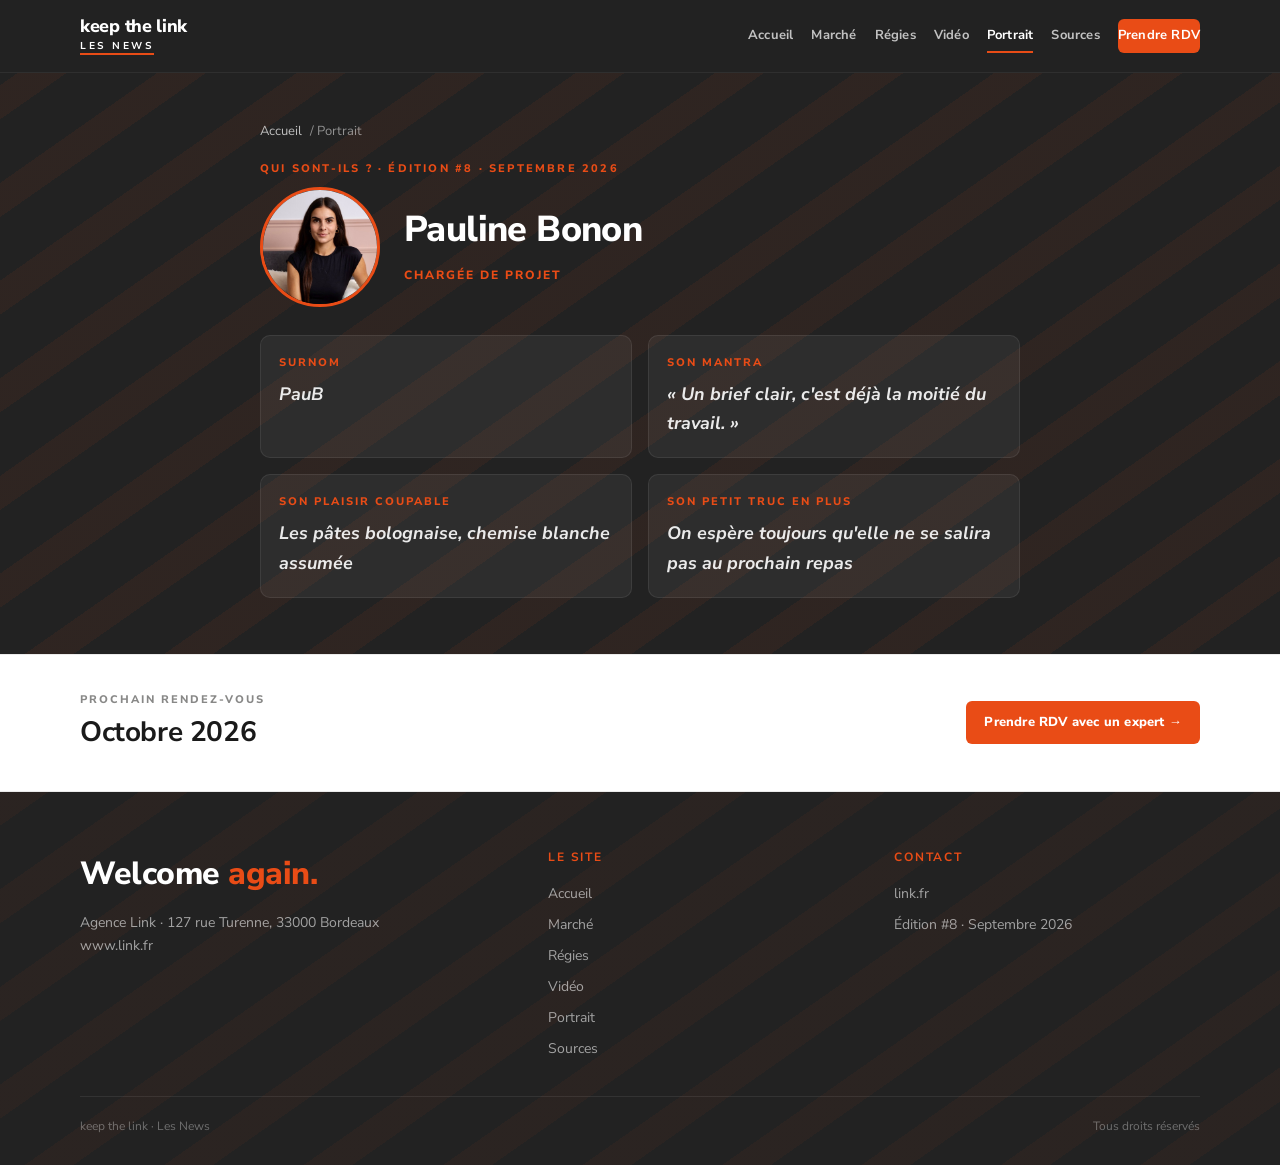
==== commit 71719da1: "Use Pauline Bonon's photo for the September portrait. Co-authored-by: Cursor <cursoragent@cursor.com" ====
--- a/portrait.html
+++ b/portrait.html
@@ -34,7 +34,7 @@
       <div class="crumbs"><a href="index.html">Accueil</a> / Portrait</div>
       <div class="section-kicker">Qui sont-ils ? · Édition #8 · Septembre 2026</div>
       <div class="profile-hero">
-        <img class="avatar" src="images/pauline-bonon.png" alt="Pauline Bonon">
+        <img class="avatar" src="images/pauline-bonon.jpg" alt="Pauline Bonon">
         <div>
           <h1>Pauline Bonon</h1>
           <div class="portrait-role">Chargée de projet</div>
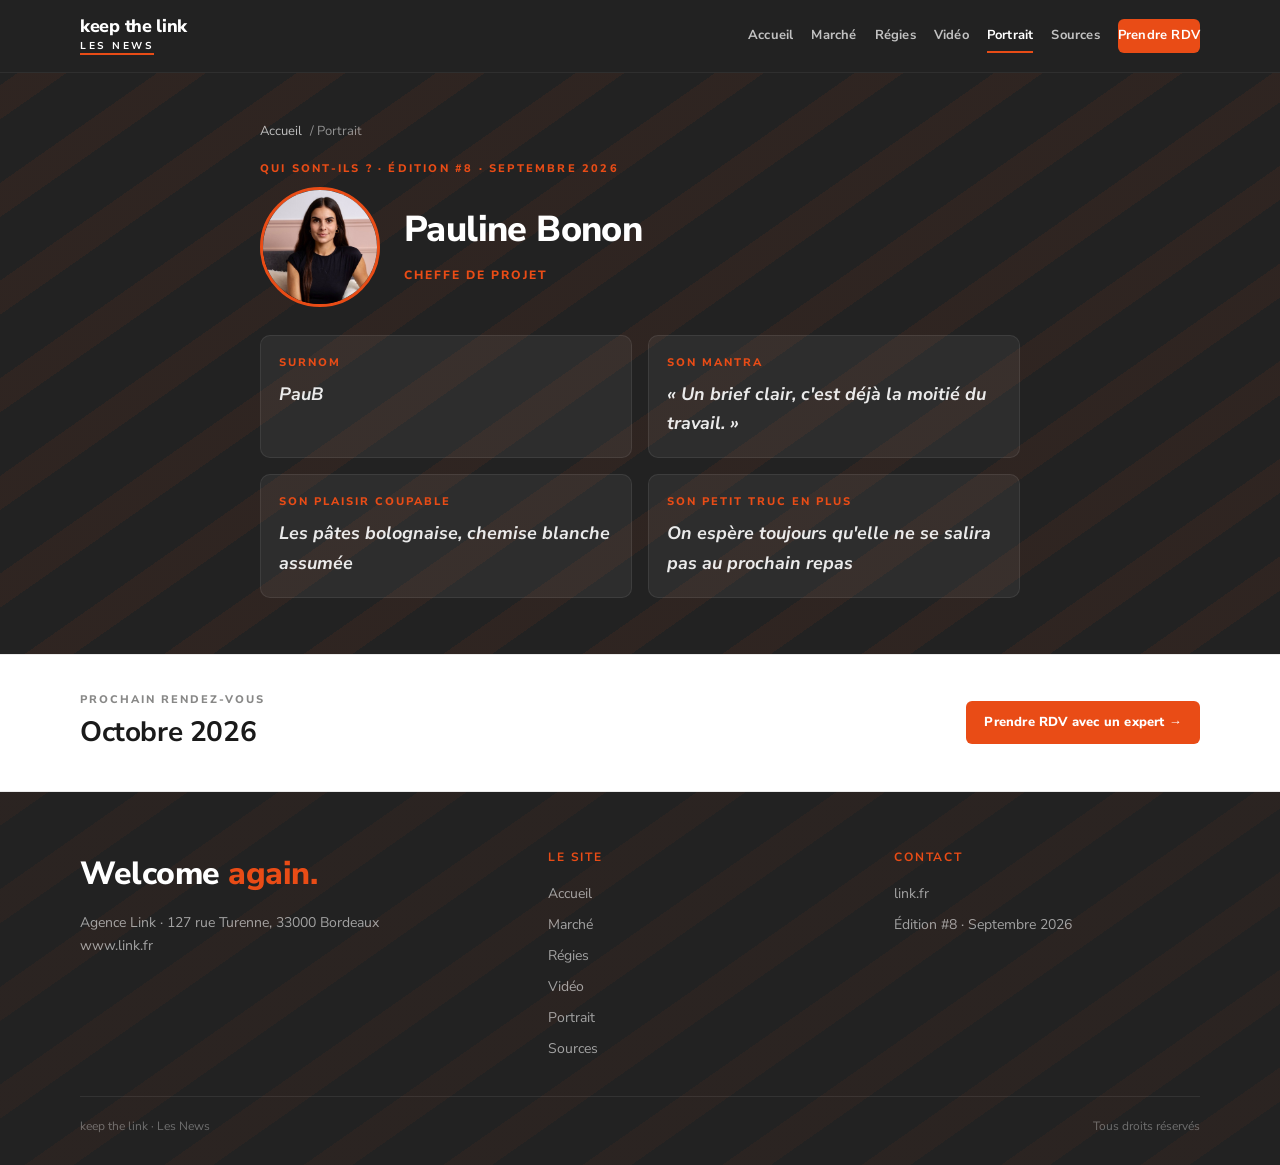
==== commit 52427a98: "Give Pauline Bonon the title cheffe de projet. Co-authored-by: Cursor <cursoragent@cursor.com>" ====
--- a/portrait.html
+++ b/portrait.html
@@ -4,7 +4,7 @@
   <meta charset="UTF-8">
   <meta name="viewport" content="width=device-width, initial-scale=1.0">
   <title>Pauline Bonon · Portrait | keep the link</title>
-  <meta name="description" content="Portrait interne : Pauline Bonon, chargée de projet chez Link.">
+  <meta name="description" content="Portrait interne : Pauline Bonon, cheffe de projet chez Link.">
   <link rel="icon" href="favicon.png" type="image/png">
   <link rel="apple-touch-icon" href="apple-touch-icon.png">
   <link rel="stylesheet" href="css/styles.css">
@@ -37,7 +37,7 @@
         <img class="avatar" src="images/pauline-bonon.jpg" alt="Pauline Bonon">
         <div>
           <h1>Pauline Bonon</h1>
-          <div class="portrait-role">Chargée de projet</div>
+          <div class="portrait-role">Cheffe de projet</div>
         </div>
       </div>
       <dl class="profile-grid">
